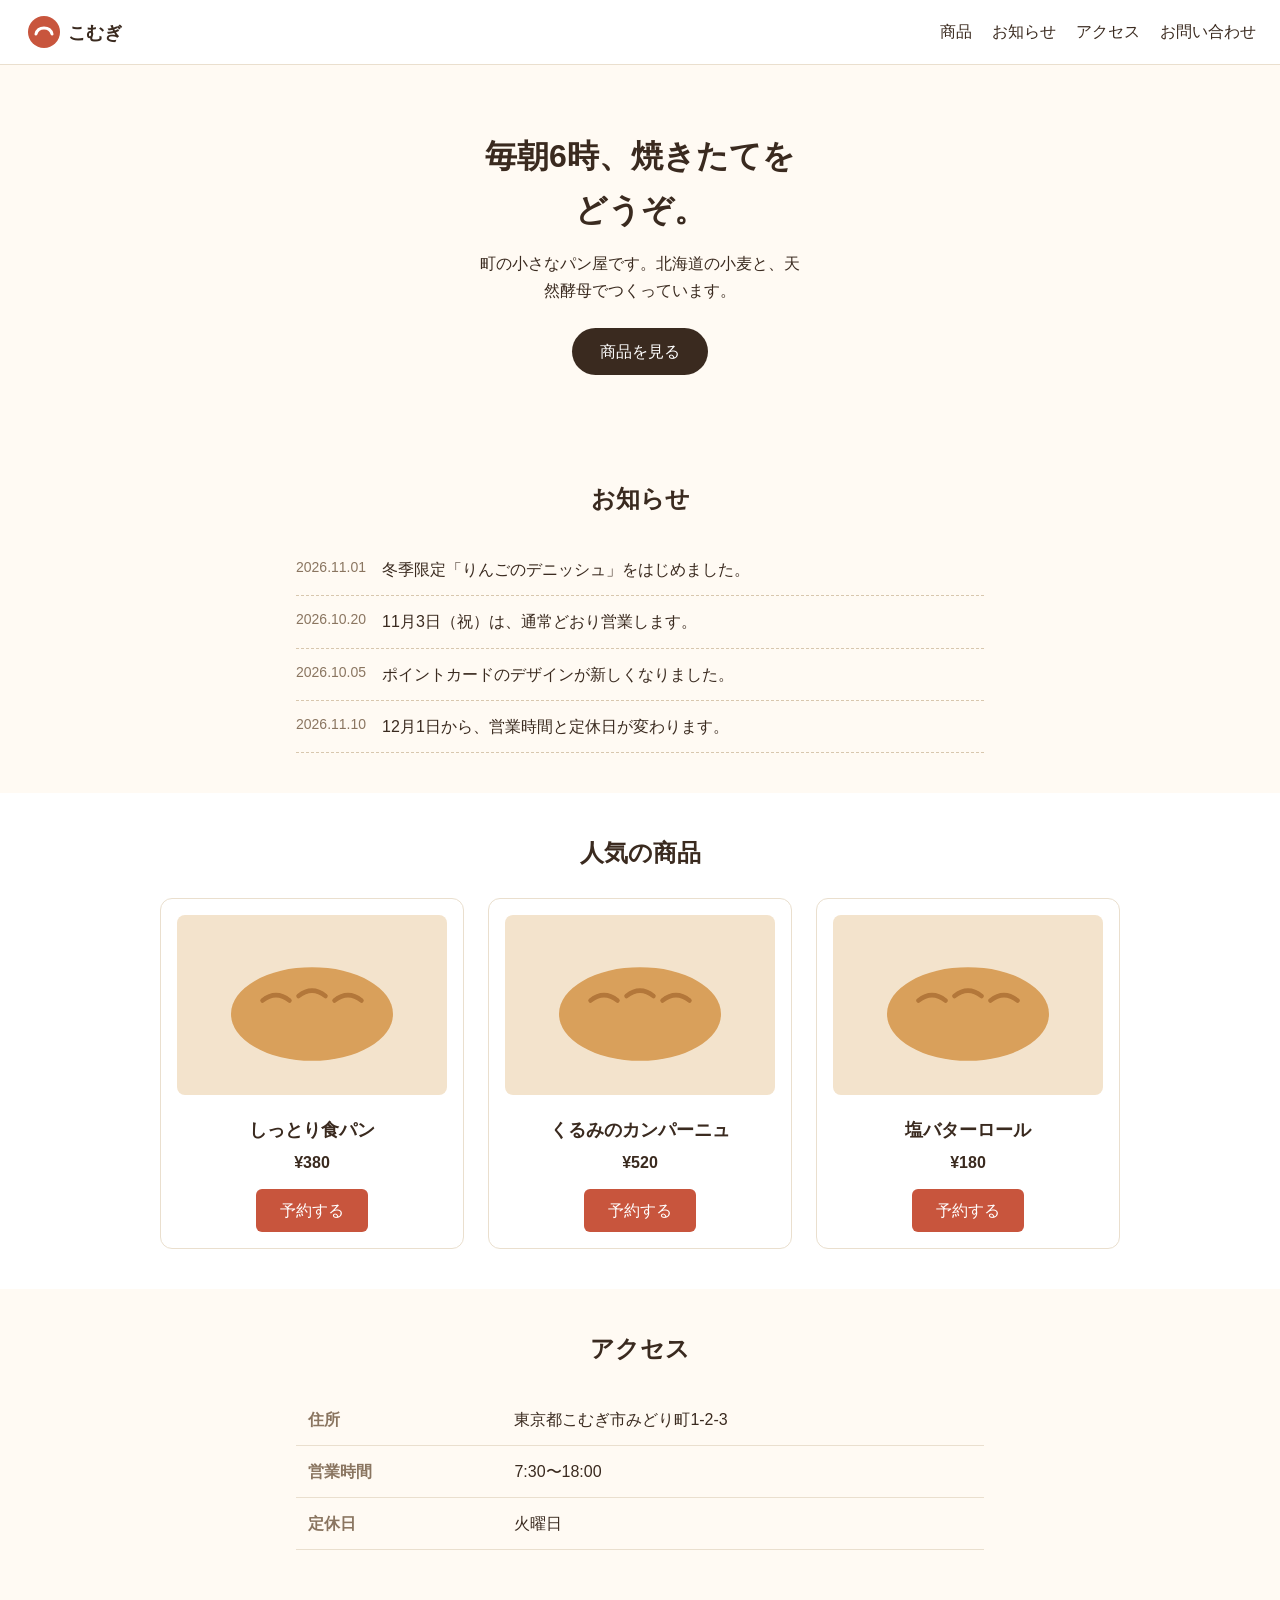
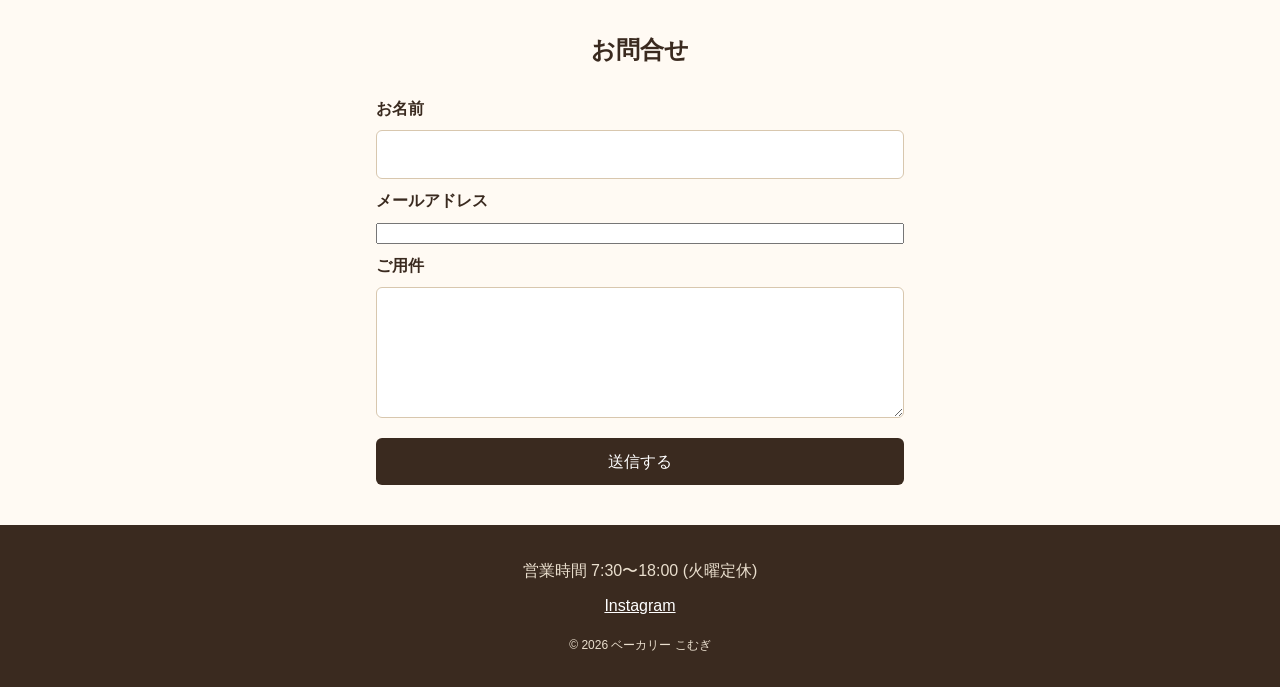
==== 261106/index.html @ e26673bd "KMG-110" ====
<!DOCTYPE html>
<html lang="ja">

<head>
    <meta charset="UTF-8">
    <meta name="viewport" content="width=device-width, initial-scale=1.0">
    <title>Document</title>
    <link rel="stylesheet" href="css/style.css">
</head>

<body>
    <header class="site-header">
        <img class="site-header__logo" src="img/logo.svg" alt="ベーカリー こむぎ">
        <nav>
            <ul class="site-header__nav">
                <li><a class="site-header__link" href="#products">商品</a></li>
                <li><a class="site-header__link" href="#news">お知らせ</a></li>
                <li><a class="site-header__link" href="#access">アクセス</a></li>
                <li><a class="site-header__link" href="#contact">お問い合わせ</a></li>
            </ul>
        </nav>
    </header>

    <div class="hero">
        <h1 class="hero__title">毎朝6時、焼きたてをどうぞ。</h1>
        <p class="hero__text">町の小さなパン屋です。北海道の小麦と、天然酵母でつくっています。</p>
        <a class="hero__button" href="#products">商品を見る</a>
    </div>

    <section class="news" id="news">
        <h2 class="section-title">お知らせ</h2>
        <ul class="newsList">
            <li class="newsList-item"><span class="date">2026.11.01</span><span
                    class="text">冬季限定「りんごのデニッシュ」をはじめました。</span></li>
            <li class="newsList-item"><span class="date">2026.10.20</span><span
                    class="text">11月3日（祝）は、通常どおり営業します。</span></li>
            <li class="newsList-item"><span class="date">2026.10.05</span><span
                    class="text">ポイントカードのデザインが新しくなりました。</span></li>
            <li class="newsList-item"><span class="date">2026.11.10</span><span
                    class="text">12月1日から、営業時間と定休日が変わります。</span></li>
        </ul>
    </section>

    <section class="products" id="products">
        <h2 class="section-title">人気の商品</h2>
        <div class="products__list">
            <div class="product-card">
                <img class="product-card__image" src="img/bread.svg">
                <h3 class="product-card__name">しっとり食パン</h3>
                <p class="product-card__price">¥380</p>
                <a class="product-card__button" href="#contact">予約する</a>
            </div>
            <div class="product-card">
                <img class="product-card__image" src="img/bread.svg">
                <h3 class="product-card__name">くるみのカンパーニュ</h3>
                <p class="product-card__price">¥520</p>
                <a class="product-card__button" href="#contact">予約する</a>
            </div>
            <div class="product-card">
                <img class="product-card__image" src="img/bread.svg">
                <h3 class="product-card__name">塩バターロール</h3>
                <p class="product-card__price">¥180</p>
                <a class="product-card__button" href="#contact">予約する</a>
            </div>
        </div>
        </div>
    </section>

    <section class="access" id="access">
        <h2 class="section-title">アクセス</h2>
        <table class="access__table">
            <tr>
                <th>住所</th>
                <td>東京都こむぎ市みどり町1-2-3</td>
            </tr>
            <tr>
                <th>営業時間</th>
                <td>7:30〜18:00</td>
            </tr>
            <tr>
                <th>定休日</th>
                <td>火曜日</td>
            </tr>
        </table>
    </section>

    <section class="contact" id="contact">
        <h2 class="section-title">お問合せ</h2>
        <form class="contact__form">
            <label class="contact__label" for="name">お名前</label>
            <input class="contact__input" type="text" id="username" name="name">
            <label class="contact__label" for="email">メールアドレス</label>
            <input type="email" id="email" name="email">
            <label class="contact__label" for="message">ご用件</label>
            <textarea class="contact__input" id="message" name="message" rows="4"></textarea>
            <button class="contact__button" type="submit">送信する</button>
        </form>
    </section>

    <footer class="site-footer">
        <p class="site-footer__hours">営業時間 7:30〜18:00 (火曜定休)</p>
        <a class="site-footer__link" href="">Instagram</a>
        <p class="site-footer__copy">© 2026 ベーカリー こむぎ</p>
    </footer>
</body>

</html>
---- 261106/css/style.css ----
/* ベーカリー こむぎ */
* {
  box-sizing: border-box;
}

body {
  margin: 0;
  font-family: sans-serif;
  color: #3a2a1f;
  background: #fffaf3;
  line-height: 1.7;
}

/* ===== ヘッダー ===== */
.site-header {
  display: flex;
  justify-content: space-between;
  align-items: center;
  padding: 12px 24px;
  background: #fff;
  border-bottom: 1px solid #eadfce;
}

.site-header__logo {
  height: 40px;
}

.site-header__nav {
  display: flex;
  gap: 20px;
  margin: 0;
  padding: 0;
  list-style: none;
}

.site-header__link {
  color: #3a2a1f;
  text-decoration: none;
}

/* ===== メインビジュアル ===== */
.hero {
  width: 375px;
  margin: 0 auto;
  padding: 64px 24px;
  text-align: center;
}

.hero__title {
  margin: 0 0 12px;
  font-size: 32px;
}

.hero__text {
  margin: 0 0 24px;
}

.hero__button {
  display: inline-block;
  padding: 10px 28px;
  border-radius: 999px;
  background: #3a2a1f;
  color: #fff;
  text-decoration: none;
}

/* ===== 見出し ===== */
.section-title {
  margin: 0 0 24px;
  font-size: 24px;
  text-align: center;
}

/* ===== お知らせ ===== */
.news {
  max-width: 720px;
  margin: 0 auto;
  padding: 40px 16px;
}

.newsList {
  margin: 0;
  padding: 0;
  list-style: none;
}

.newsList-item {
  display: flex;
  gap: 16px;
  padding: 12px 0;
  border-bottom: 1px dashed #d8c7ae;
}

.date {
  color: #8a7560;
  font-size: 14px;
}

/* ===== 商品 ===== */
.products {
  padding: 40px 16px;
  background: #fff;
}

.products__list {
  display: flex;
  gap: 24px;
  max-width: 960px;
  margin: 0 auto;
}

.product-card {
  flex: 1;
  padding: 16px;
  border: 1px solid #eadfce;
  border-radius: 12px;
  text-align: center;
}

.product-card__image {
  width: 100%;
  border-radius: 8px;
}

.product-card__name {
  margin: 12px 0 4px;
  font-size: 18px;
}

.product-card__price {
  margin: 0 0 12px;
  font-weight: bold;
}

.product-card__button {
  display: inline-block;
  padding: 8px 24px;
  border-radius: 6px;
  background: #c8553d;
  color: #fff;
  text-decoration: none;
}

.product-card__button:hover {
  background: #a63f2c;
}

/* ===== アクセス ===== */
.access {
  max-width: 720px;
  margin: 0 auto;
  padding: 40px 16px;
}

.access__table {
  width: 100%;
  border-collapse: collapse;
}

.access__table th,
.access__table td {
  padding: 12px;
  border-bottom: 1px solid #eadfce;
  text-align: left;
}

.access__table th {
  width: 30%;
  color: #8a7560;
}

/* ===== お問い合わせ ===== */
.contact {
  max-width: 560px;
  margin: 0 auto;
  padding: 40px 16px;
}

.contact__form {
  display: grid;
  gap: 8px;
}

.contact__label {
  font-weight: bold;
}

.contact__input {
  padding: 10px;
  border: 1px solid #d8c7ae;
  border-radius: 6px;
  font: inherit;
}

.contact__input:focus {
  outline: 3px solid #c8553d;
}

.contact__button {
  margin-top: 12px;
  padding: 10px;
  border: none;
  border-radius: 6px;
  background: #3a2a1f;
  color: #fff;
  font: inherit;
}

/* ===== フッター ===== */
.site-footer {
  padding: 32px 16px;
  background: #3a2a1f;
  color: #eadfce;
  text-align: center;
}

.site-footer__hours {
  margin: 0 0 8px;
}

.site-footer__link {
  color: #fff;
}

.site-footer__copy {
  margin: 16px 0 0;
  font-size: 12px;
}

@media (max-width: 600px) {
  .site-header {
    flex-direction: column;
    gap: 8px;
  }

  .products__list {
    flex-direction: column;
  }
}
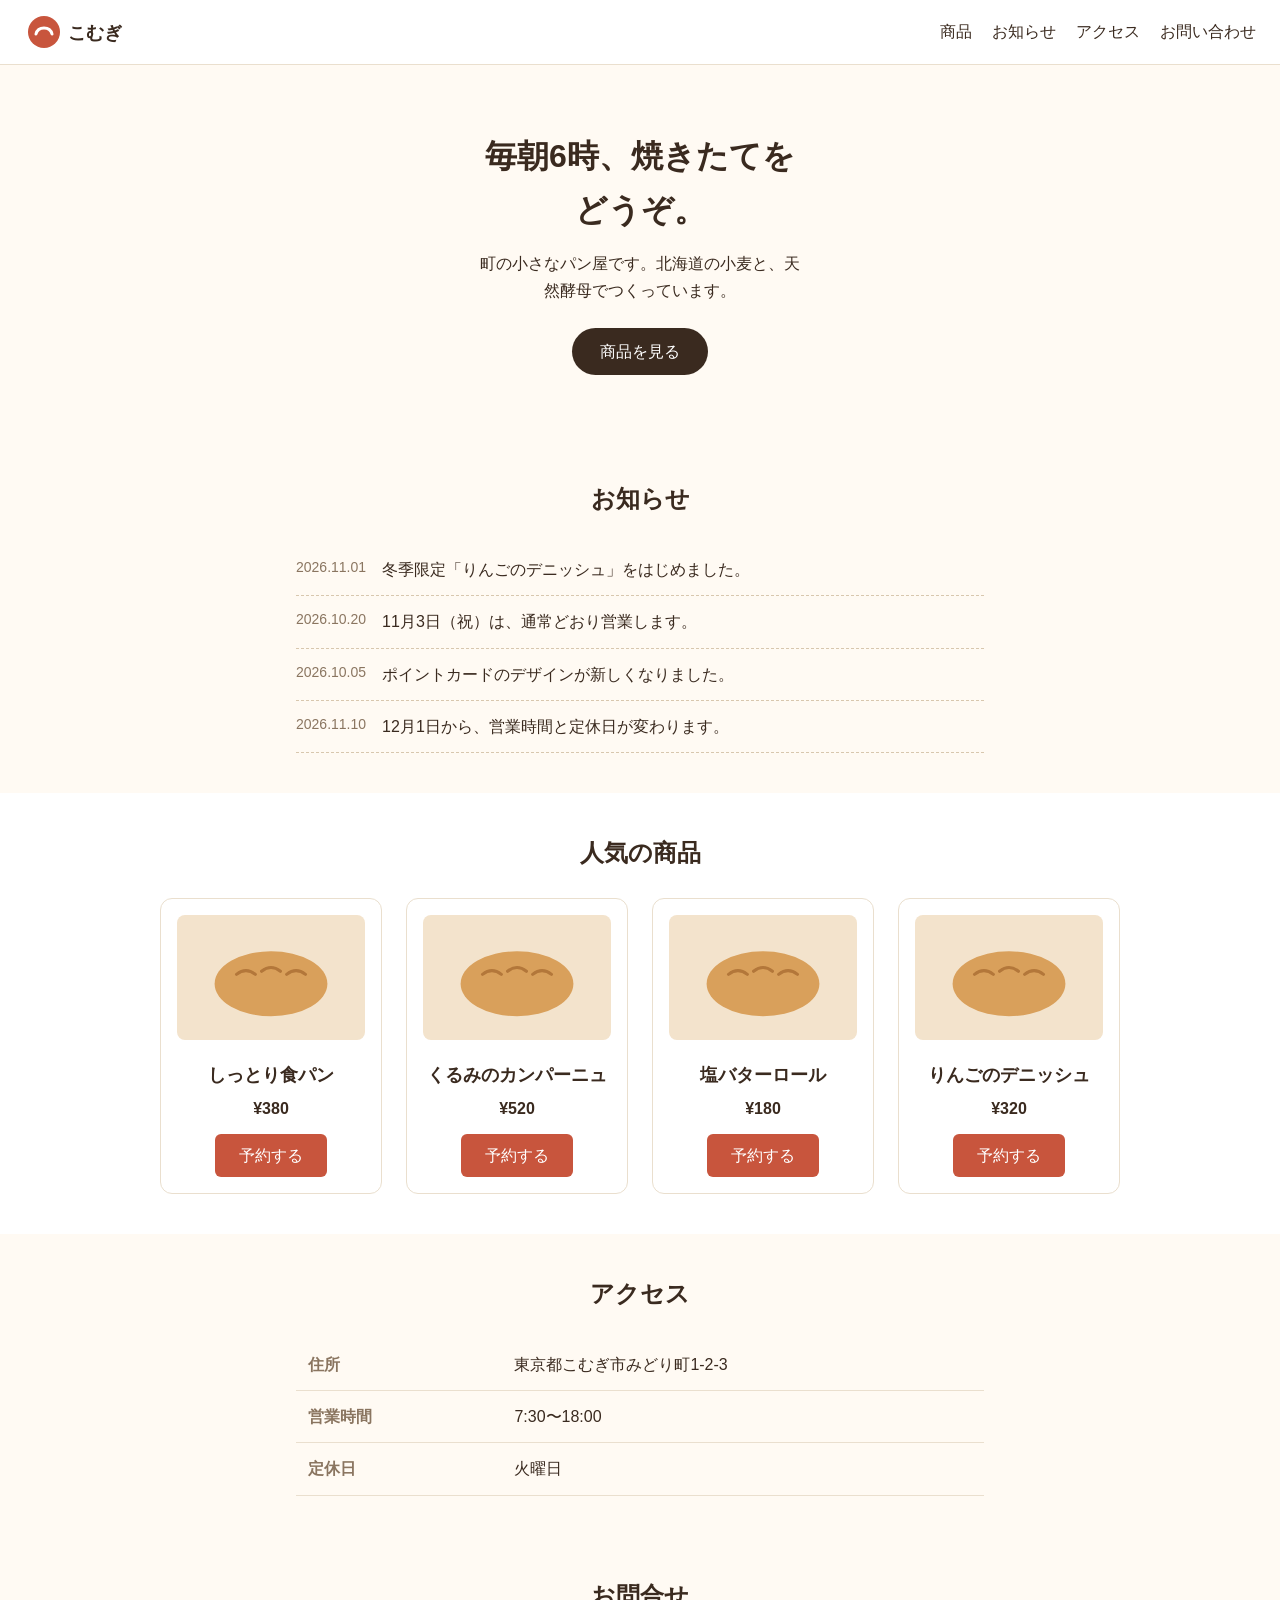
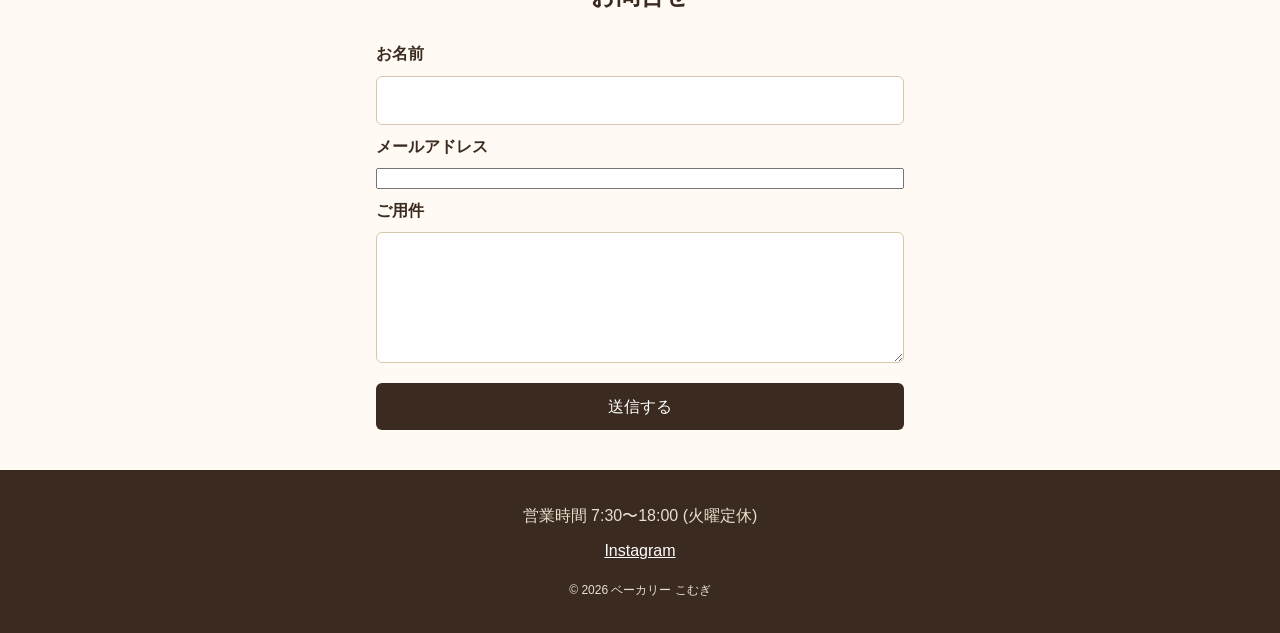
==== commit 15094830: "KMG-113" ====
--- a/261106/index.html
+++ b/261106/index.html
@@ -62,6 +62,12 @@
                 <p class="product-card__price">¥180</p>
                 <a class="product-card__button" href="#contact">予約する</a>
             </div>
+            <div class="product-card">
+                <img class="product-card__image" src="img/bread.svg">
+                <h3 class="product-card__name">りんごのデニッシュ</h3>
+                <p class="product-card__price">¥320</p>
+                <a class="product-card__button" href="#contact">予約する</a>
+            </div>
         </div>
         </div>
     </section>
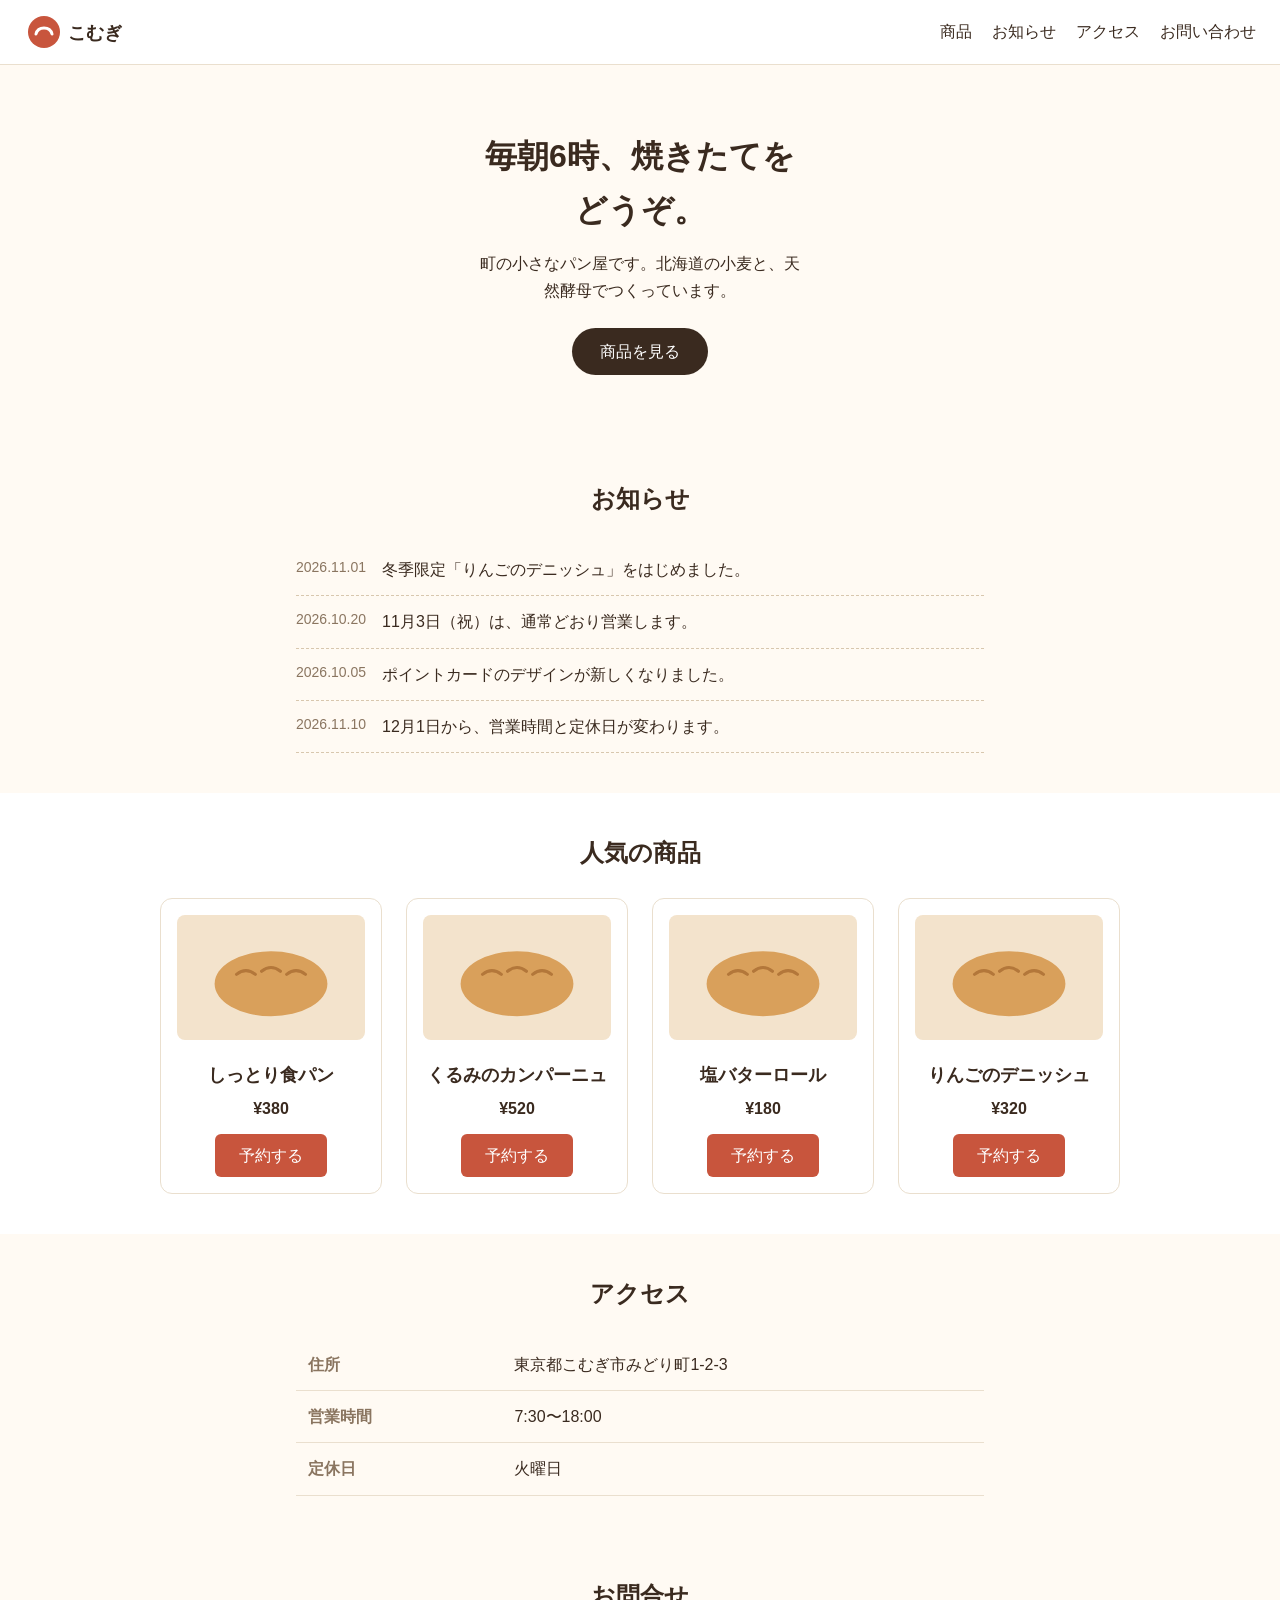
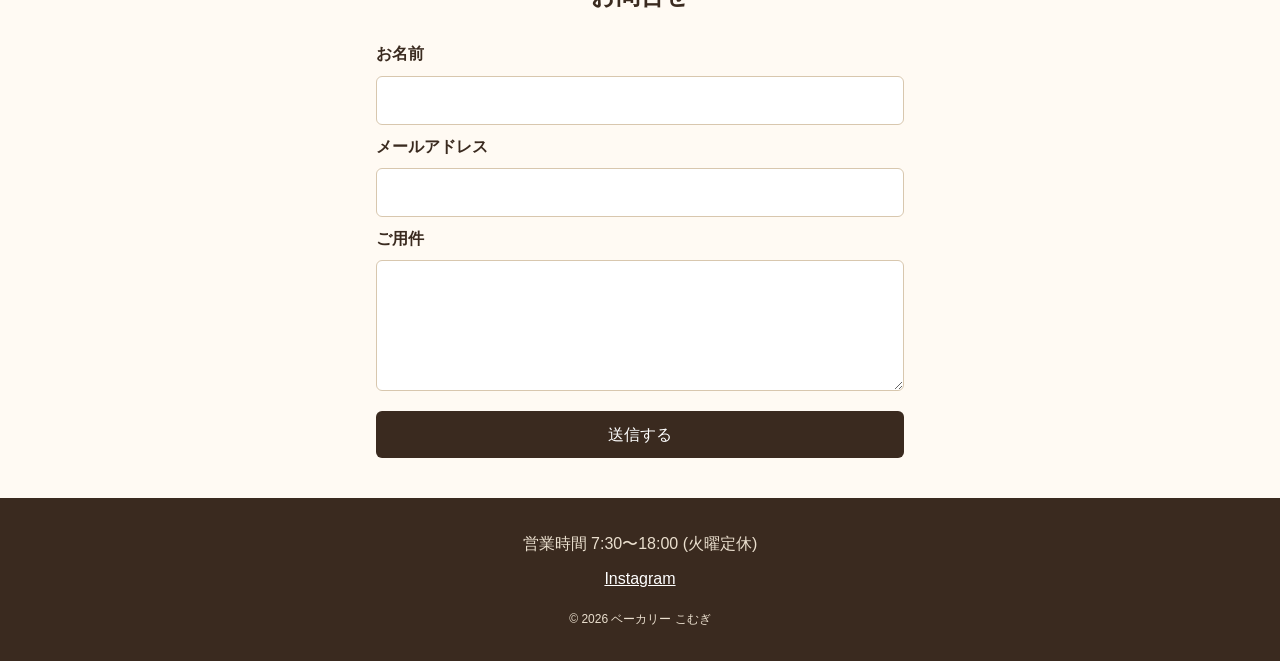
==== commit 80ce7112: "KMG-116" ====
--- a/261106/index.html
+++ b/261106/index.html
@@ -94,11 +94,14 @@
         <h2 class="section-title">お問合せ</h2>
         <form class="contact__form">
             <label class="contact__label" for="name">お名前</label>
-            <input class="contact__input" type="text" id="username" name="name">
+            <input required class="contact__input" type="text" id="username" name="name">
+
             <label class="contact__label" for="email">メールアドレス</label>
-            <input type="email" id="email" name="email">
+            <input required class="contact__input" type="email" id="email" name="email">
+
             <label class="contact__label" for="message">ご用件</label>
-            <textarea class="contact__input" id="message" name="message" rows="4"></textarea>
+            <textarea required class="contact__input" id="message" name="message" rows="4"></textarea>
+
             <button class="contact__button" type="submit">送信する</button>
         </form>
     </section>
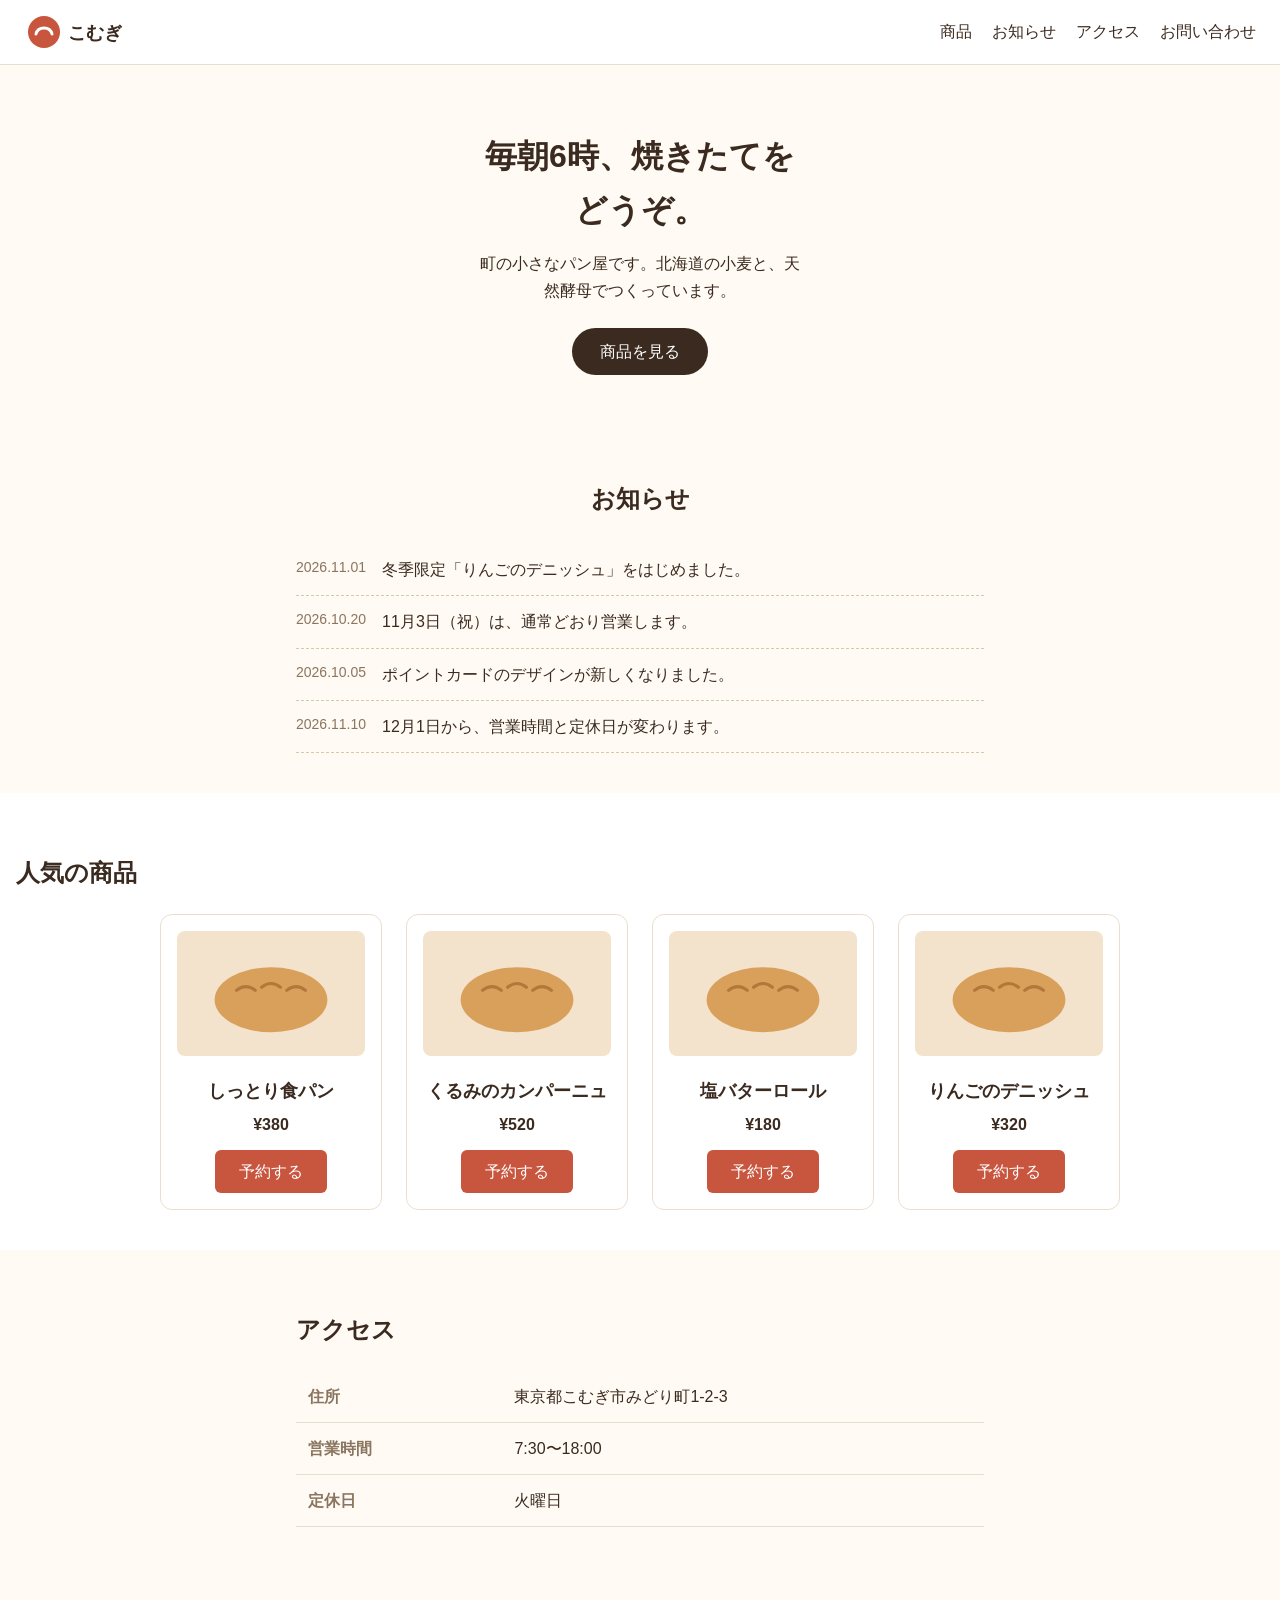
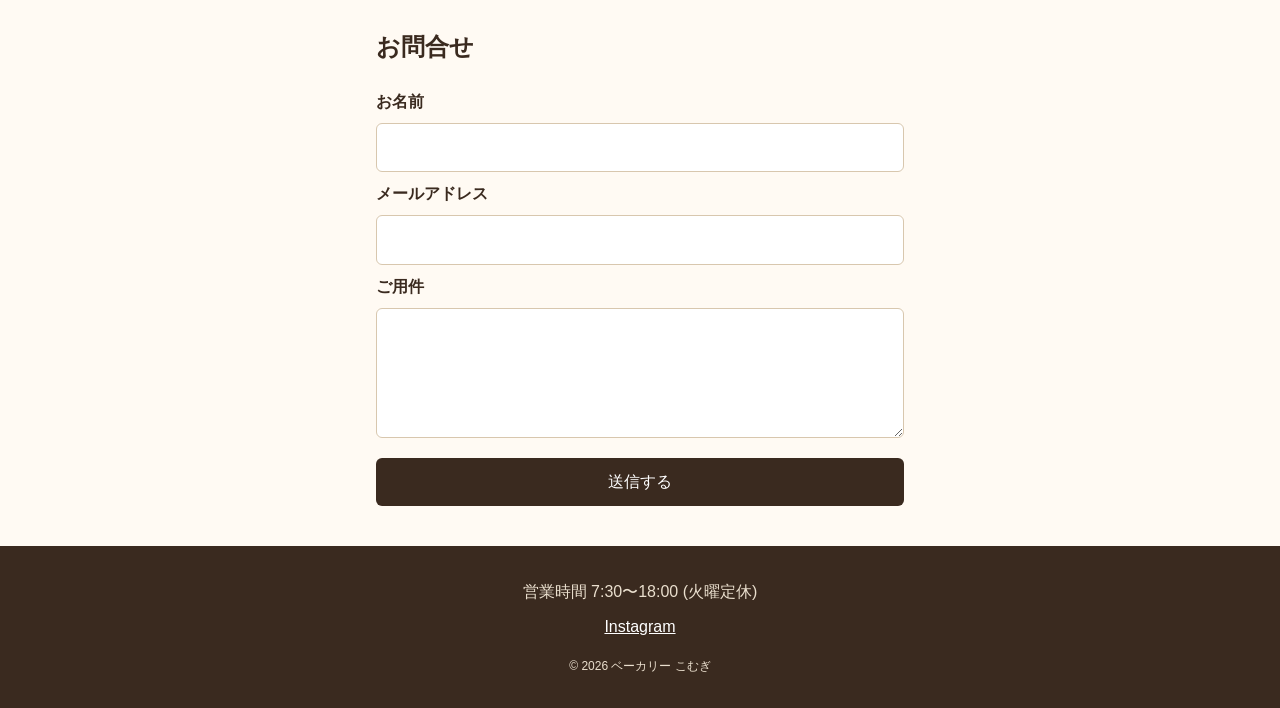
==== commit 42d44b3f: "KMG-108" ====
--- a/261106/index.html
+++ b/261106/index.html
@@ -28,15 +28,15 @@
     </div>
 
     <section class="news" id="news">
-        <h2 class="section-title">お知らせ</h2>
-        <ul class="newsList">
-            <li class="newsList-item"><span class="date">2026.11.01</span><span
+        <h2 class="news__title">お知らせ</h2>
+        <ul class="news__List">
+            <li class="news__List__item"><span class="date">2026.11.01</span><span
                     class="text">冬季限定「りんごのデニッシュ」をはじめました。</span></li>
-            <li class="newsList-item"><span class="date">2026.10.20</span><span
+            <li class="news__List__item"><span class="date">2026.10.20</span><span
                     class="text">11月3日（祝）は、通常どおり営業します。</span></li>
-            <li class="newsList-item"><span class="date">2026.10.05</span><span
+            <li class="news__List__item"><span class="date">2026.10.05</span><span
                     class="text">ポイントカードのデザインが新しくなりました。</span></li>
-            <li class="newsList-item"><span class="date">2026.11.10</span><span
+            <li class="news__List__item"><span class="date">2026.11.10</span><span
                     class="text">12月1日から、営業時間と定休日が変わります。</span></li>
         </ul>
     </section>
@@ -94,7 +94,7 @@
         <h2 class="section-title">お問合せ</h2>
         <form class="contact__form">
             <label class="contact__label" for="name">お名前</label>
-            <input required class="contact__input" type="text" id="username" name="name">
+            <input required class="contact__input" type="text" id="name" name="name">
 
             <label class="contact__label" for="email">メールアドレス</label>
             <input required class="contact__input" type="email" id="email" name="email">
--- a/261106/css/style.css
+++ b/261106/css/style.css
@@ -65,7 +65,7 @@
 }
 
 /* ===== 見出し ===== */
-.section-title {
+.news__title {
   margin: 0 0 24px;
   font-size: 24px;
   text-align: center;
@@ -78,13 +78,13 @@
   padding: 40px 16px;
 }
 
-.newsList {
+.news__List {
   margin: 0;
   padding: 0;
   list-style: none;
 }
 
-.newsList-item {
+.news__List__item {
   display: flex;
   gap: 16px;
   padding: 12px 0;
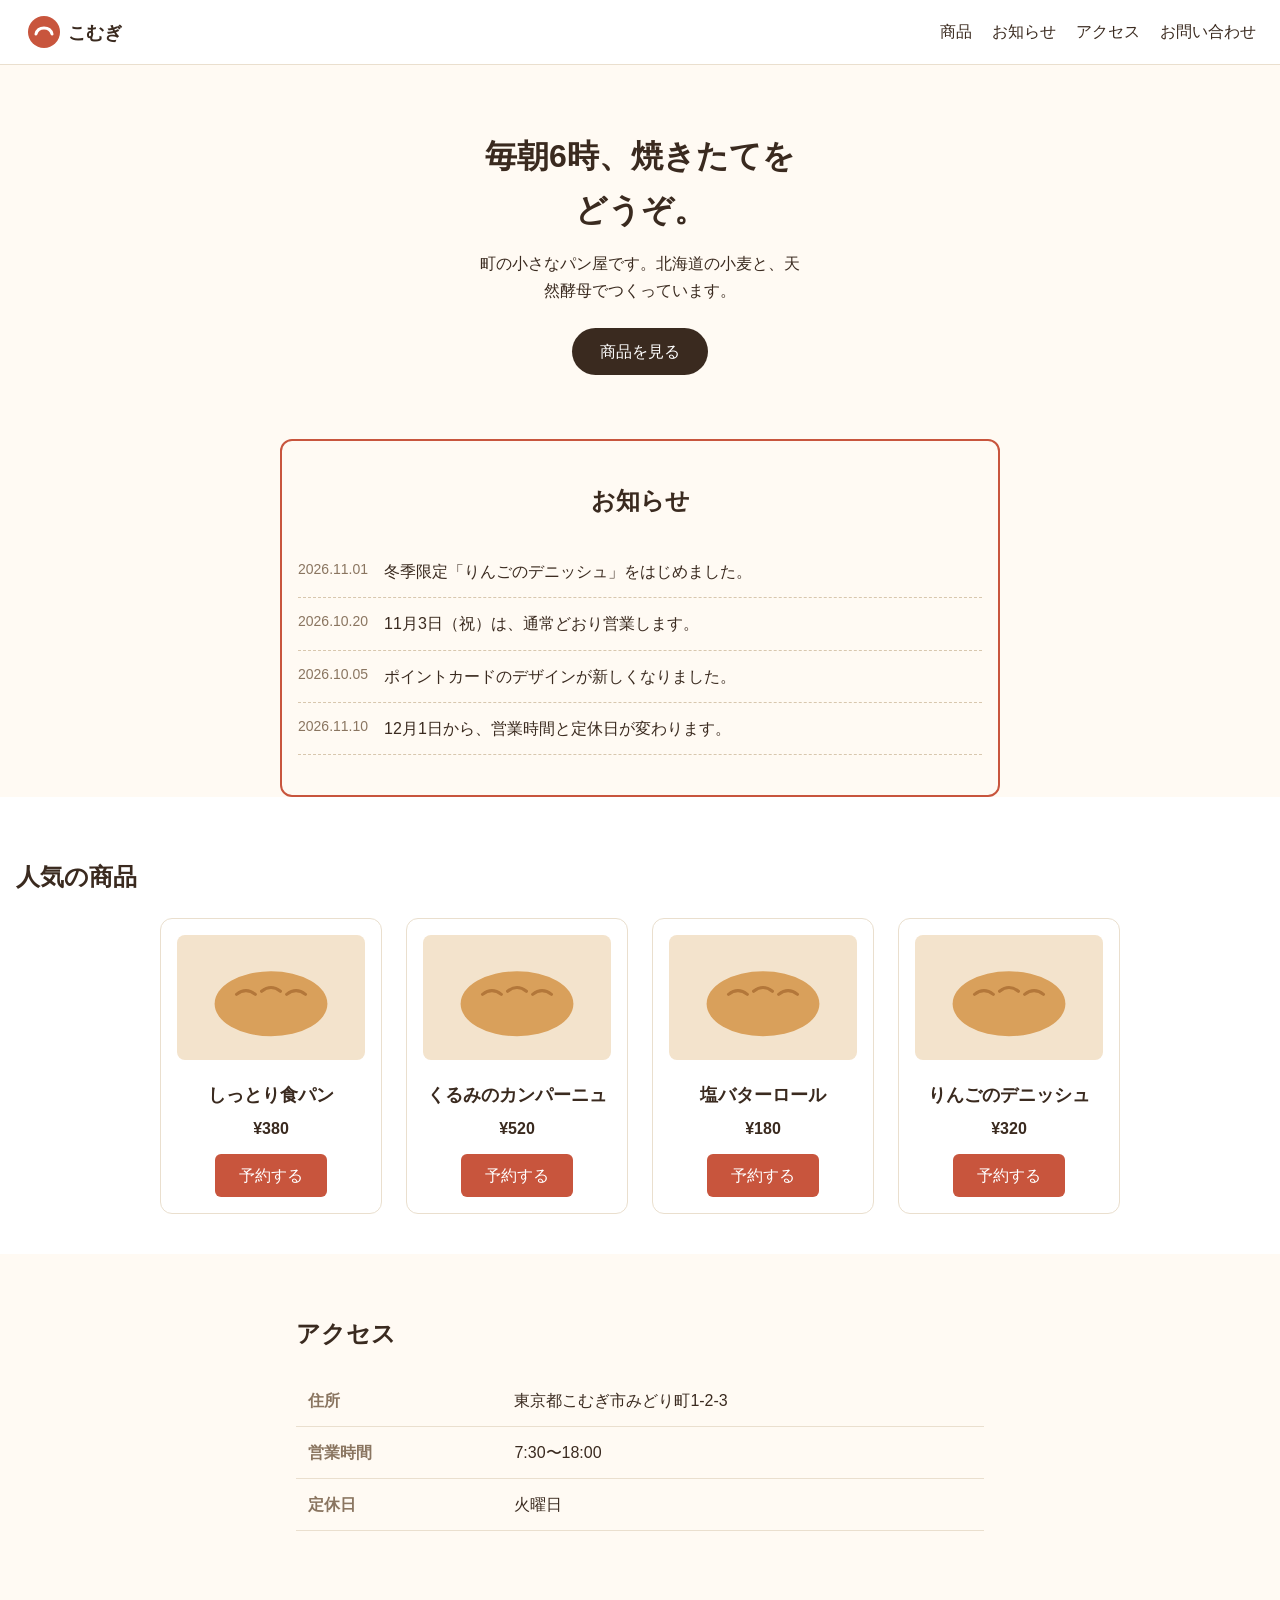
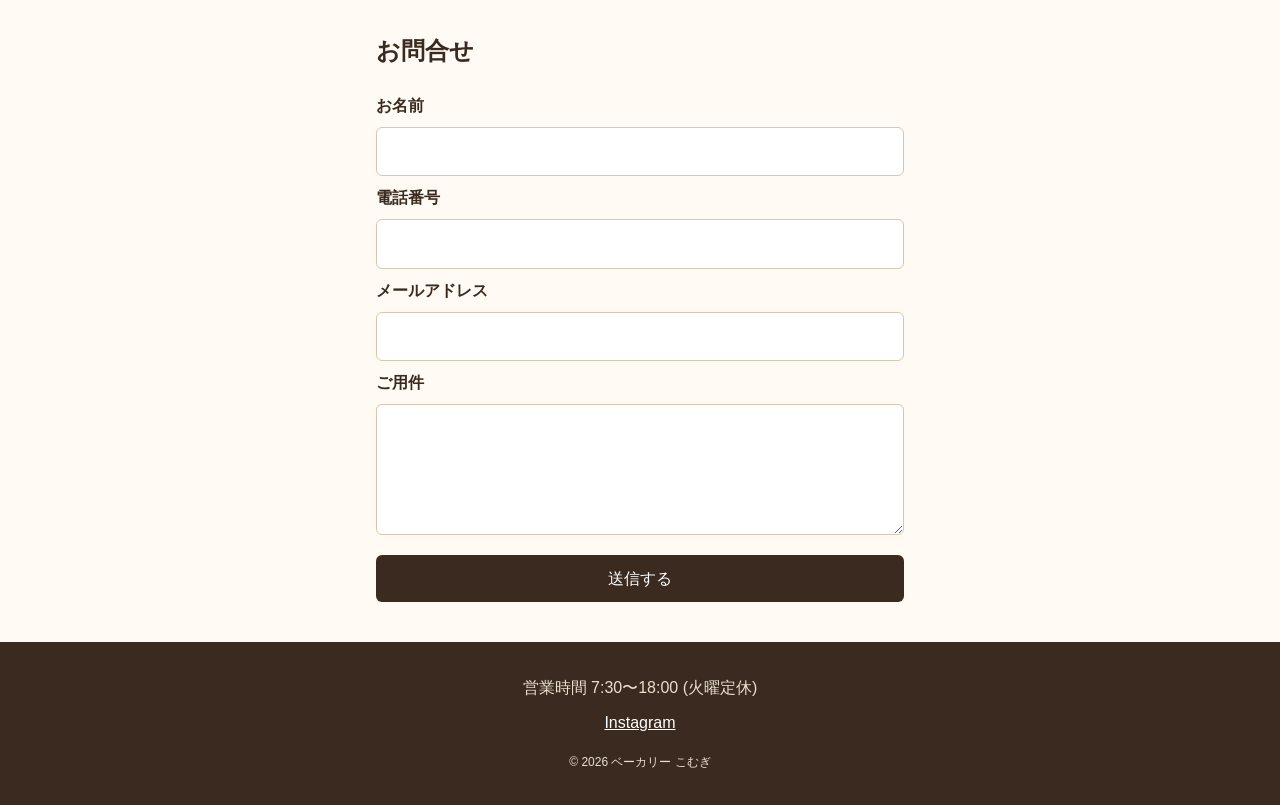
==== commit 921b9307: "KMG-114" ====
--- a/261106/index.html
+++ b/261106/index.html
@@ -96,6 +96,9 @@
             <label class="contact__label" for="name">お名前</label>
             <input required class="contact__input" type="text" id="name" name="name">
 
+            <label class="contact__label" for="phone">電話番号</label>
+            <input required class="contact__input" type="text" id="phone" name="phone">
+
             <label class="contact__label" for="email">メールアドレス</label>
             <input required class="contact__input" type="email" id="email" name="email">
 
--- a/261106/css/style.css
+++ b/261106/css/style.css
@@ -76,6 +76,8 @@
   max-width: 720px;
   margin: 0 auto;
   padding: 40px 16px;
+  border: 2px solid #c8553d;
+  border-radius: 12px;
 }
 
 .news__List {
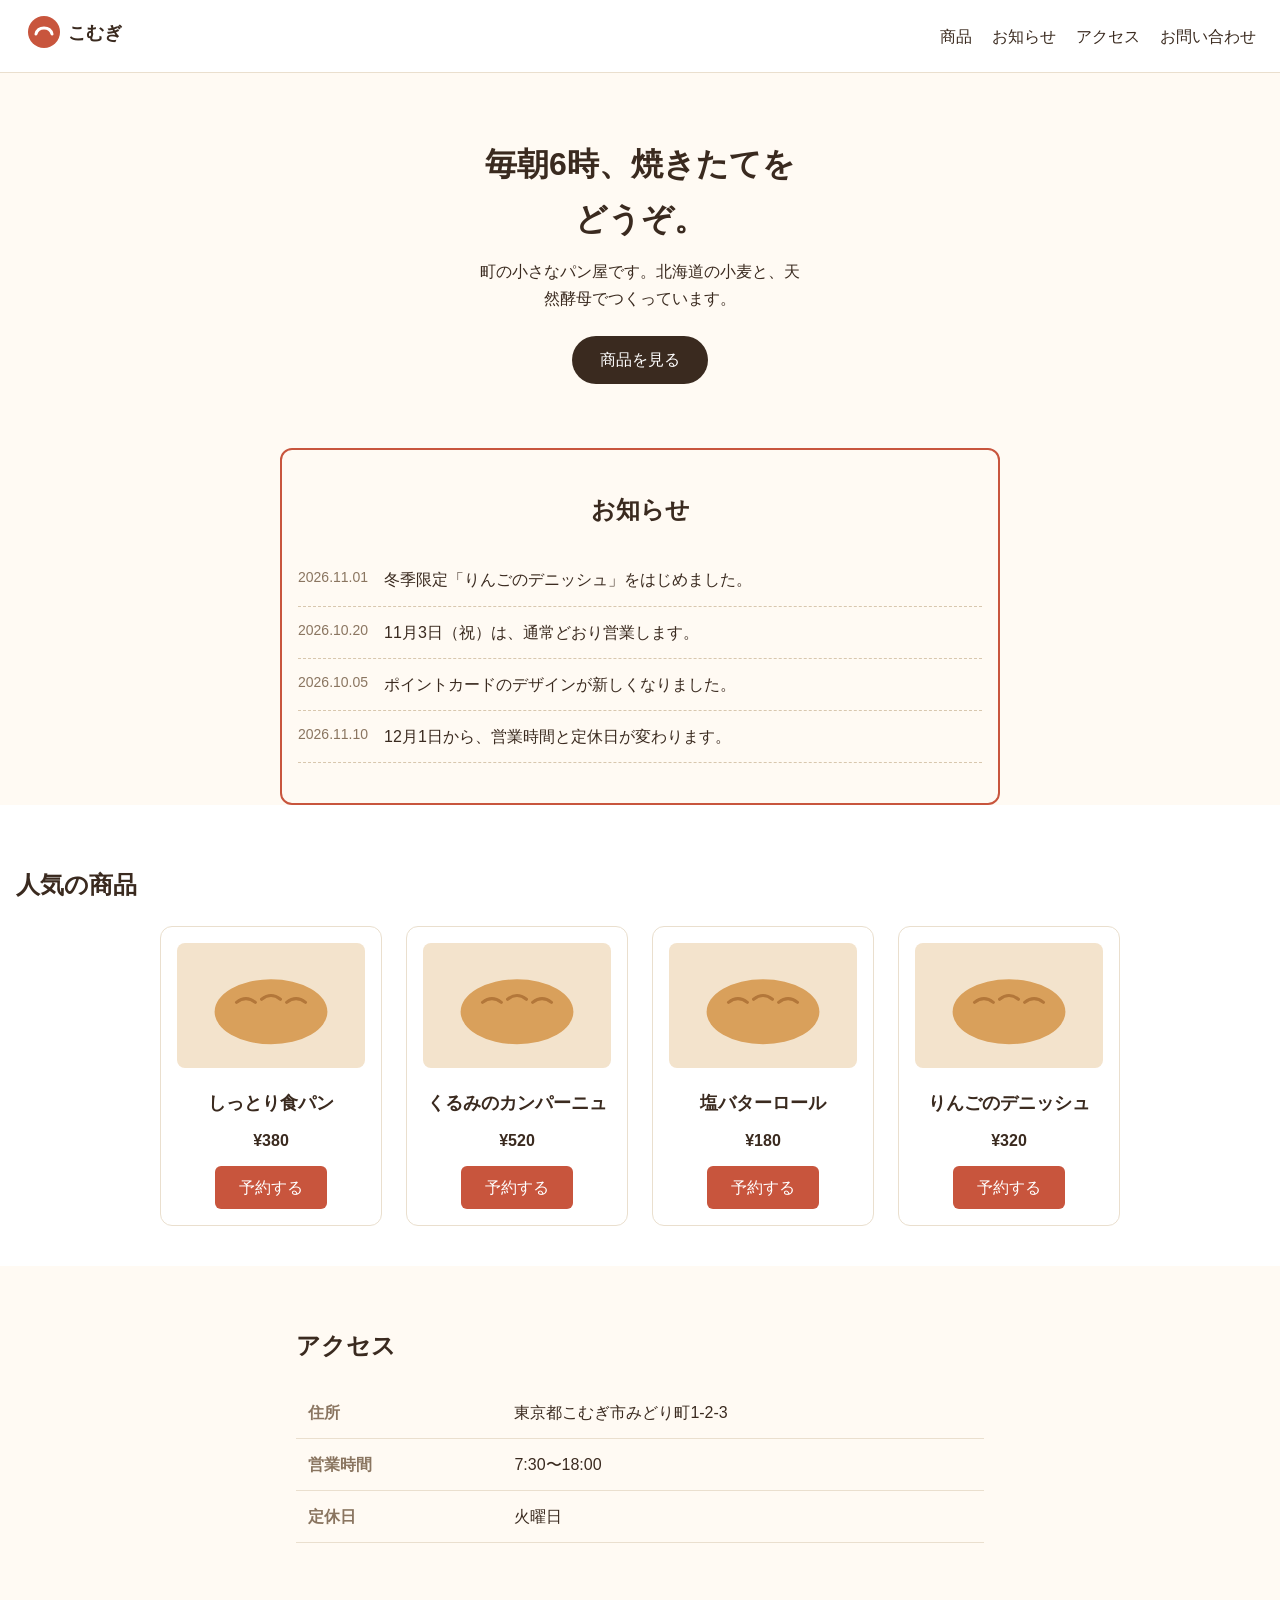
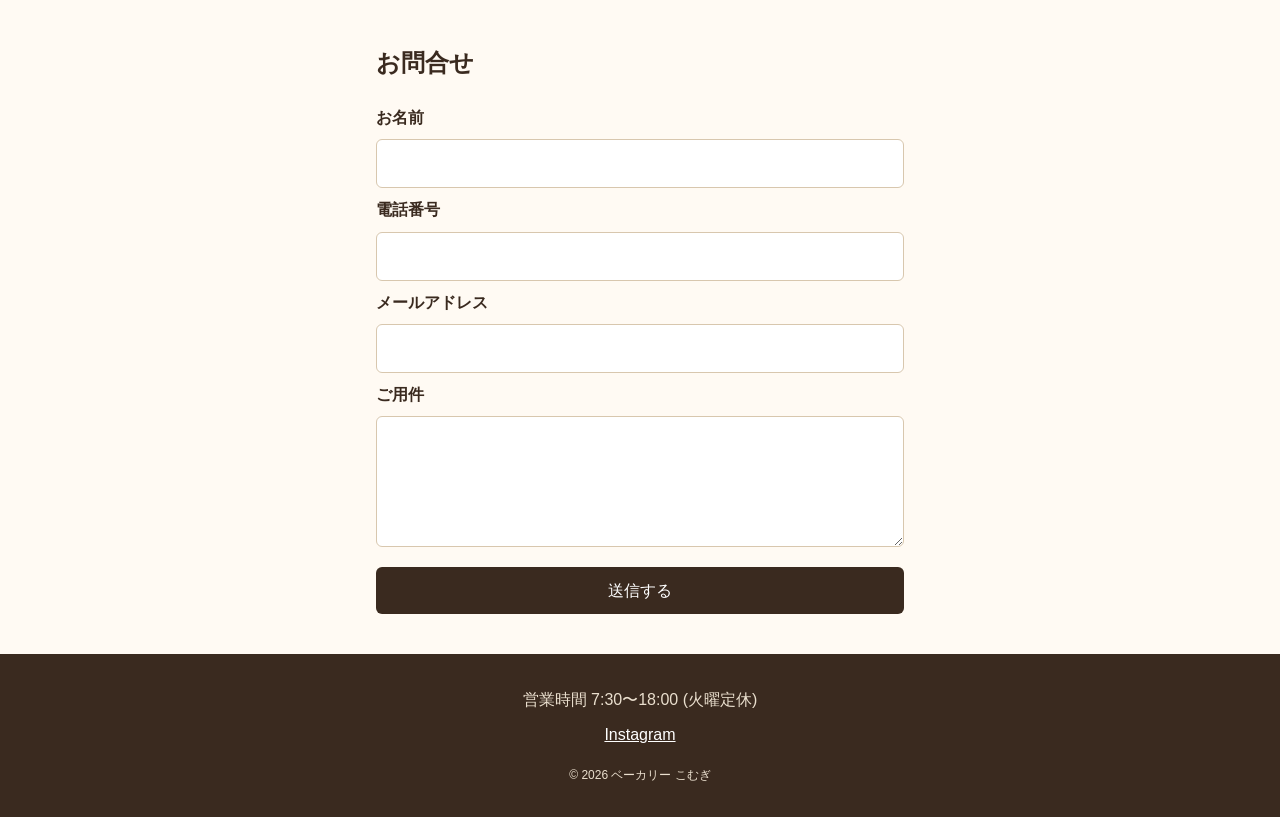
==== commit 4162b1d0: "KMG-120" ====
--- a/261106/index.html
+++ b/261106/index.html
@@ -10,7 +10,9 @@
 
 <body>
     <header class="site-header">
-        <img class="site-header__logo" src="img/logo.svg" alt="ベーカリー こむぎ">
+        <a href="index.html">
+            <img class="site-header__logo" src="img/logo.svg" alt="ベーカリー こむぎ">
+        </a>
         <nav>
             <ul class="site-header__nav">
                 <li><a class="site-header__link" href="#products">商品</a></li>
--- a/261106/css/style.css
+++ b/261106/css/style.css
@@ -38,6 +38,10 @@
   text-decoration: none;
 }
 
+.site-header__link:hover {
+  color: #c8553d;
+}
+
 /* ===== メインビジュアル ===== */
 .hero {
   width: 375px;
@@ -125,7 +129,7 @@
 }
 
 .product-card__name {
-  margin: 12px 0 4px;
+  margin: 12px 0 8px;
   font-size: 18px;
 }
 
@@ -208,6 +212,11 @@
   font: inherit;
 }
 
+.contact__button:hover {
+    cursor: pointer;
+  background: #2a1e15;
+}
+
 /* ===== フッター ===== */
 .site-footer {
   padding: 32px 16px;
